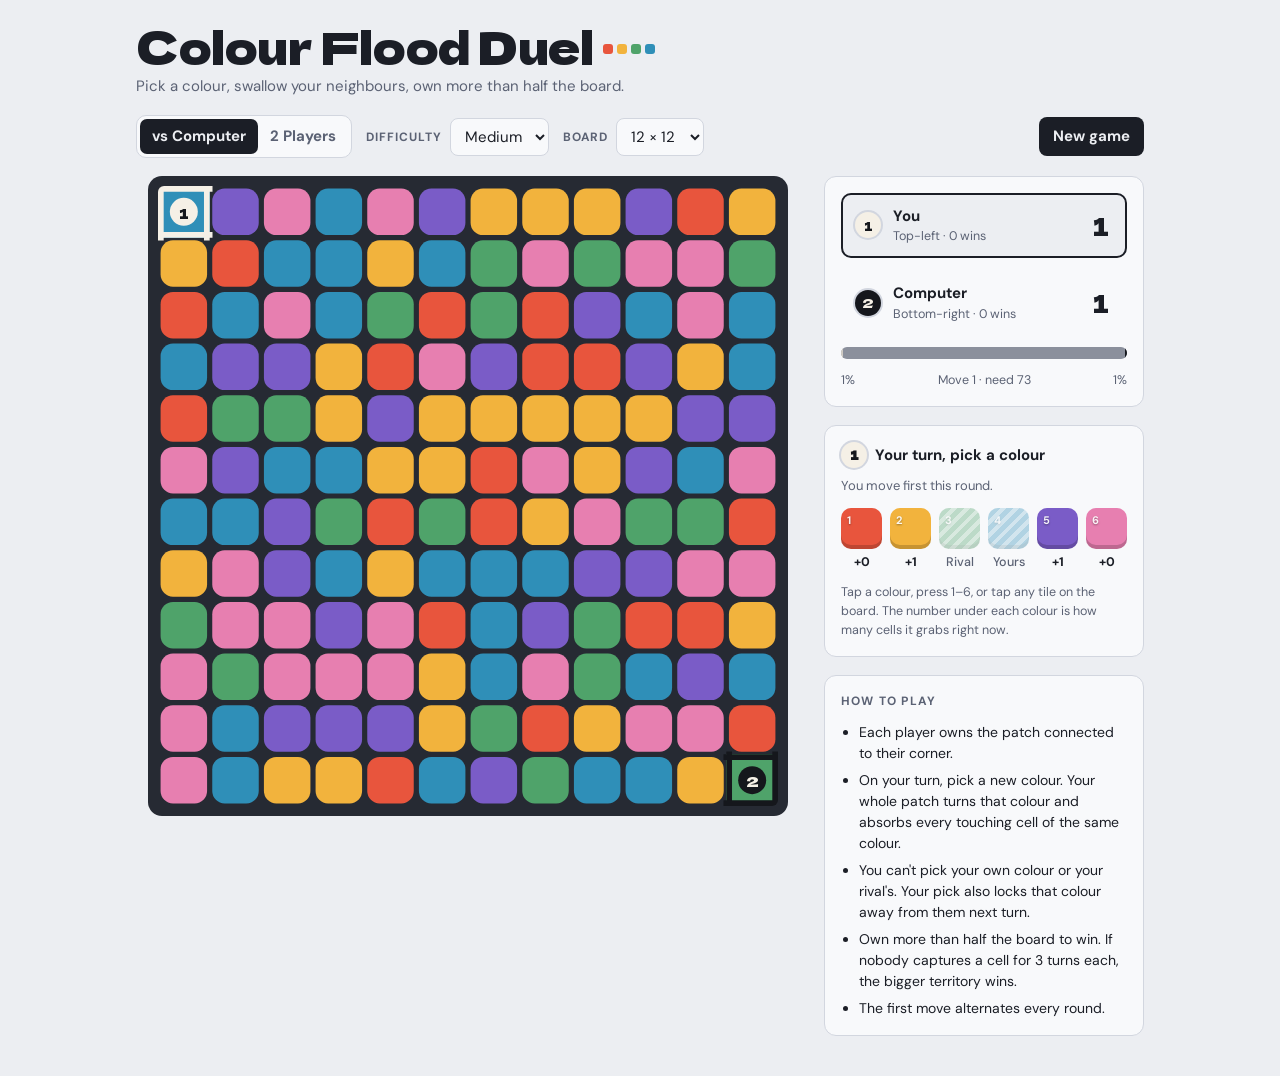
==== index.html @ dfd17bba "Add Colour Flood Duel game Two-player colour flood strategy game with local pass-and-play and a comp" ====
<!DOCTYPE html>
<html lang="en">
<head>
    <meta charset="UTF-8">
    <meta name="viewport" content="width=device-width, initial-scale=1.0">
    <title>Colour Flood Duel</title>
    <meta name="description" content="A two-player colour flood strategy game. Play a friend on one screen or take on the computer at three difficulty levels.">
    <link rel="preconnect" href="https://fonts.googleapis.com">
    <link rel="preconnect" href="https://fonts.gstatic.com" crossorigin>
    <link rel="stylesheet" href="https://fonts.googleapis.com/css2?family=Dela+Gothic+One&family=DM+Sans:opsz,wght@9..40,400;9..40,500;9..40,700&display=swap">
    <link rel="stylesheet" href="style.css">
</head>
<body>
    <div class="app">
        <header class="top">
            <h1>Colour Flood Duel<span class="drip" aria-hidden="true"><i></i><i></i><i></i><i></i></span></h1>
            <p class="sub">Pick a colour, swallow your neighbours, own more than half the board.</p>
        </header>

        <nav class="toolbar" aria-label="Game settings">
            <div class="seg" role="group" aria-label="Game mode">
                <button type="button" id="modeCpu" aria-pressed="true">vs Computer</button>
                <button type="button" id="modePvp" aria-pressed="false">2 Players</button>
            </div>
            <label class="field" id="levelField">
                <span>Difficulty</span>
                <select id="level">
                    <option value="easy">Easy</option>
                    <option value="medium" selected>Medium</option>
                    <option value="hard">Hard</option>
                </select>
            </label>
            <label class="field">
                <span>Board</span>
                <select id="size">
                    <option value="10">10 × 10</option>
                    <option value="12" selected>12 × 12</option>
                    <option value="14">14 × 14</option>
                </select>
            </label>
            <button type="button" class="btn" id="newBtn">New game</button>
        </nav>

        <main class="stage">
            <div class="board-wrap">
                <canvas id="board" aria-label="Game board"></canvas>
                <div class="overlay" id="overlay" hidden>
                    <div class="card">
                        <p class="eyebrow">Game over</p>
                        <h2 id="resTitle">You win</h2>
                        <p class="res-sub" id="resSub"></p>
                        <button type="button" class="btn" id="againBtn">Next round</button>
                    </div>
                </div>
            </div>

            <aside class="side">
                <section class="panel" aria-label="Score">
                    <div class="player" id="pc1">
                        <span class="chip p1">1</span>
                        <div class="pinfo">
                            <div class="pname" id="n1">You</div>
                            <div class="pmeta">Top-left · <span id="w1">0</span> wins</div>
                        </div>
                        <div class="pscore" id="s1">1</div>
                    </div>
                    <div class="player" id="pc2">
                        <span class="chip p2">2</span>
                        <div class="pinfo">
                            <div class="pname" id="n2">Computer</div>
                            <div class="pmeta">Bottom-right · <span id="w2">0</span> wins</div>
                        </div>
                        <div class="pscore" id="s2">1</div>
                    </div>
                    <div class="tug" aria-hidden="true"><span id="t1"></span><span id="t0"></span><span id="t2"></span></div>
                    <div class="tugmeta"><span id="pct1">0%</span><span id="movesTxt">Move 1</span><span id="pct2">0%</span></div>
                </section>

                <section class="panel pick" aria-label="Choose a colour">
                    <p class="status" id="status" aria-live="polite"></p>
                    <p class="note" id="note" hidden></p>
                    <div class="palette" id="palette"></div>
                    <p class="hint">Tap a colour, press 1–6, or tap any tile on the board. The number under each colour is how many cells it grabs right now.</p>
                </section>

                <section class="panel rules">
                    <h3>How to play</h3>
                    <ul>
                        <li>Each player owns the patch connected to their corner.</li>
                        <li>On your turn, pick a new colour. Your whole patch turns that colour and absorbs every touching cell of the same colour.</li>
                        <li>You can't pick your own colour or your rival's. Your pick also locks that colour away from them next turn.</li>
                        <li>Own more than half the board to win. If nobody captures a cell for 3 turns each, the bigger territory wins.</li>
                        <li>The first move alternates every round.</li>
                    </ul>
                </section>
            </aside>
        </main>
    </div>

    <script src="script.js"></script>
</body>
</html>
---- style.css ----
/* Colour Flood Duel
   Layout: board-first stage with a slim control rail on the right; the rail stacks under the board on phones. */

:root {
    --bg: #eceef2;
    --surface: #f8f9fb;
    --fg: #1b1e26;
    --muted: #5b6274;
    --line: #d2d6df;
    --well: #262a33;
    --track: #8b909c;
    --focus: #2f8fb8;
    --p1: #f5f0e6;
    --p2: #15171c;
    --display: "Dela Gothic One", "Arial Black", Impact, sans-serif;
    --body: "DM Sans", system-ui, -apple-system, "Segoe UI", sans-serif;
    color-scheme: light;
}

@media (prefers-color-scheme: dark) {
    :root {
        --bg: #13151a;
        --surface: #1c1f26;
        --fg: #eef0f4;
        --muted: #9aa1b2;
        --line: #2e323c;
        --well: #0b0c0f;
        --track: #5d6270;
        color-scheme: dark;
    }
}

* { box-sizing: border-box; }

html, body { margin: 0; }
[hidden] { display: none !important; }

body {
    background: var(--bg);
    color: var(--fg);
    font-family: var(--body);
    font-size: 15px;
    line-height: 1.5;
}

.app {
    max-width: 1040px;
    margin: 0 auto;
    padding-block: 24px 40px;
    padding-left: max(16px, env(safe-area-inset-left, 0px));
    padding-right: max(16px, env(safe-area-inset-right, 0px));
    display: grid;
    gap: 18px;
}

/* ---------- Header ---------- */
h1 {
    font-family: var(--display);
    font-weight: 400;
    font-size: clamp(1.9rem, 5vw, 2.8rem);
    line-height: 1;
    margin: 0;
    letter-spacing: -0.01em;
    text-wrap: balance;
}
h1 .drip { display: inline-flex; gap: 4px; vertical-align: middle; margin-left: 10px; transform: translateY(-4px); }
h1 .drip i { width: 10px; height: 10px; border-radius: 3px; display: block; }
h1 .drip i:nth-child(1) { background: #e8553d; }
h1 .drip i:nth-child(2) { background: #f2b33d; }
h1 .drip i:nth-child(3) { background: #4fa36a; }
h1 .drip i:nth-child(4) { background: #2f8fb8; }
.sub { margin: 6px 0 0; color: var(--muted); }

/* ---------- Toolbar ---------- */
.toolbar { display: flex; flex-wrap: wrap; align-items: center; gap: 10px 14px; }
select, button { font: inherit; color: inherit; }

.seg {
    display: inline-flex;
    background: var(--surface);
    border: 1px solid var(--line);
    border-radius: 10px;
    padding: 3px;
}
.seg button {
    border: 0;
    background: none;
    padding: 6px 12px;
    border-radius: 7px;
    font-weight: 700;
    cursor: pointer;
    color: var(--muted);
}
.seg button[aria-pressed="true"] { background: var(--fg); color: var(--bg); }

.field { display: inline-flex; align-items: center; gap: 8px; }
.field span { font-size: 12px; text-transform: uppercase; letter-spacing: 0.08em; color: var(--muted); font-weight: 700; }
select {
    background: var(--surface);
    border: 1px solid var(--line);
    border-radius: 8px;
    padding: 7px 10px;
    cursor: pointer;
}

.btn {
    background: var(--fg);
    color: var(--bg);
    border: 0;
    border-radius: 8px;
    padding: 8px 14px;
    font-weight: 700;
    cursor: pointer;
}
.toolbar .btn { margin-left: auto; }
.btn:hover { opacity: 0.88; }
:focus-visible { outline: 3px solid var(--focus); outline-offset: 2px; }

/* ---------- Stage ---------- */
.stage {
    display: grid;
    grid-template-columns: minmax(0, 1fr) 320px;
    gap: 24px;
    align-items: start;
}
@media (max-width: 780px) {
    .stage { grid-template-columns: minmax(0, 1fr); }
    .toolbar .btn { margin-left: 0; }
    .pick { order: -1; }
}

.board-wrap {
    position: relative;
    width: 100%;
    max-width: 640px;
    justify-self: center;
    background: var(--well);
    border-radius: 14px;
    padding: 10px;
}
canvas {
    display: block;
    width: 100%;
    max-width: 100%;
    aspect-ratio: 1;
    border-radius: 6px;
    cursor: pointer;
    touch-action: manipulation;
}
.board-wrap.waiting canvas { cursor: wait; }

.overlay {
    position: absolute;
    inset: 0;
    display: grid;
    place-items: center;
    border-radius: 14px;
    background: rgba(10, 11, 14, 0.55);
    backdrop-filter: blur(2px);
    padding: 16px;
}
.overlay .card {
    background: var(--surface);
    color: var(--fg);
    border-radius: 14px;
    padding: 22px 26px;
    text-align: center;
    max-width: 320px;
    box-shadow: 0 20px 50px rgba(0, 0, 0, 0.35);
}
.eyebrow { margin: 0; font-size: 12px; text-transform: uppercase; letter-spacing: 0.1em; color: var(--muted); font-weight: 700; }
.overlay h2 { font-family: var(--display); font-weight: 400; font-size: 1.8rem; margin: 6px 0 4px; line-height: 1.1; text-wrap: balance; }
.overlay .res-sub { margin: 0 0 16px; color: var(--muted); font-variant-numeric: tabular-nums; }

/* ---------- Side rail ---------- */
.side { display: grid; gap: 18px; min-width: 0; }
.panel {
    background: var(--surface);
    border: 1px solid var(--line);
    border-radius: 12px;
    padding: 16px;
    display: grid;
    gap: 12px;
}

.player {
    display: grid;
    grid-template-columns: auto minmax(0, 1fr) auto;
    align-items: center;
    gap: 12px;
    padding: 10px 12px;
    border-radius: 10px;
    border: 2px solid transparent;
    transition: border-color 0.2s, background 0.2s;
}
.player.active { border-color: var(--fg); background: var(--bg); }
.chip {
    width: 26px;
    height: 26px;
    flex: none;
    border-radius: 50%;
    display: inline-grid;
    place-items: center;
    font-family: var(--display);
    font-size: 13px;
    box-shadow: 0 0 0 2px var(--line);
}
.chip.p1 { background: var(--p1); color: #15171c; }
.chip.p2 { background: var(--p2); color: #f5f0e6; }
.pname { font-weight: 700; }
.pmeta { font-size: 12.5px; color: var(--muted); font-variant-numeric: tabular-nums; }
.pscore { font-family: var(--display); font-size: 1.6rem; font-variant-numeric: tabular-nums; min-width: 2.5ch; text-align: right; }

.tug { display: flex; height: 12px; border-radius: 6px; overflow: hidden; background: var(--track); }
.tug span { display: block; height: 100%; transition: width 0.35s ease; }
#t1 { background: var(--p1); box-shadow: inset 0 0 0 1px rgba(0, 0, 0, 0.15); }
#t2 { background: var(--p2); }
.tugmeta { display: flex; justify-content: space-between; font-size: 12.5px; color: var(--muted); font-variant-numeric: tabular-nums; }

.status { margin: 0; font-weight: 700; display: flex; align-items: center; gap: 8px; min-height: 26px; }
.note { margin: -4px 0 0; font-size: 13px; color: var(--muted); }

.dots { display: inline-flex; gap: 3px; }
.dots i { width: 5px; height: 5px; border-radius: 50%; background: var(--muted); animation: blink 1s infinite; }
.dots i:nth-child(2) { animation-delay: 0.15s; }
.dots i:nth-child(3) { animation-delay: 0.3s; }
@keyframes blink { 0%, 100% { opacity: 0.25; } 50% { opacity: 1; } }

.palette { display: grid; grid-template-columns: repeat(6, minmax(0, 1fr)); gap: 8px; }
@media (max-width: 780px) { .palette { gap: 10px; } }
.sw {
    background: none;
    border: 0;
    padding: 0;
    cursor: pointer;
    display: grid;
    gap: 4px;
    justify-items: center;
    border-radius: 10px;
}
.sw .blob {
    position: relative;
    width: 100%;
    aspect-ratio: 1;
    border-radius: 10px;
    background: var(--c);
    box-shadow: inset 0 -4px 0 rgba(0, 0, 0, 0.18);
    transition: transform 0.12s ease;
}
.sw .key {
    position: absolute;
    top: 4px;
    left: 6px;
    font-size: 11px;
    font-weight: 700;
    color: rgba(255, 255, 255, 0.92);
    text-shadow: 0 1px 2px rgba(0, 0, 0, 0.35);
}
.sw .gain { font-size: 12.5px; font-weight: 700; font-variant-numeric: tabular-nums; }
.sw:not(:disabled):hover .blob, .sw.hot .blob { transform: translateY(-3px); }
.sw:disabled { cursor: not-allowed; }
.sw:disabled .blob {
    opacity: 0.35;
    background-image: repeating-linear-gradient(135deg, rgba(255, 255, 255, 0.45) 0 4px, transparent 4px 9px);
}
.sw.wait:disabled .blob { opacity: 0.6; background-image: none; }
.sw:disabled .gain { color: var(--muted); font-weight: 500; }
.hint { margin: 0; font-size: 12.5px; color: var(--muted); }

.rules h3 { margin: 0; font-size: 12px; text-transform: uppercase; letter-spacing: 0.1em; color: var(--muted); }
.rules ul { margin: 0; padding-left: 18px; display: grid; gap: 6px; font-size: 14px; }

@media (prefers-reduced-motion: reduce) {
    .tug span, .sw .blob, .player { transition: none; }
    .dots i { animation: none; opacity: 0.7; }
}
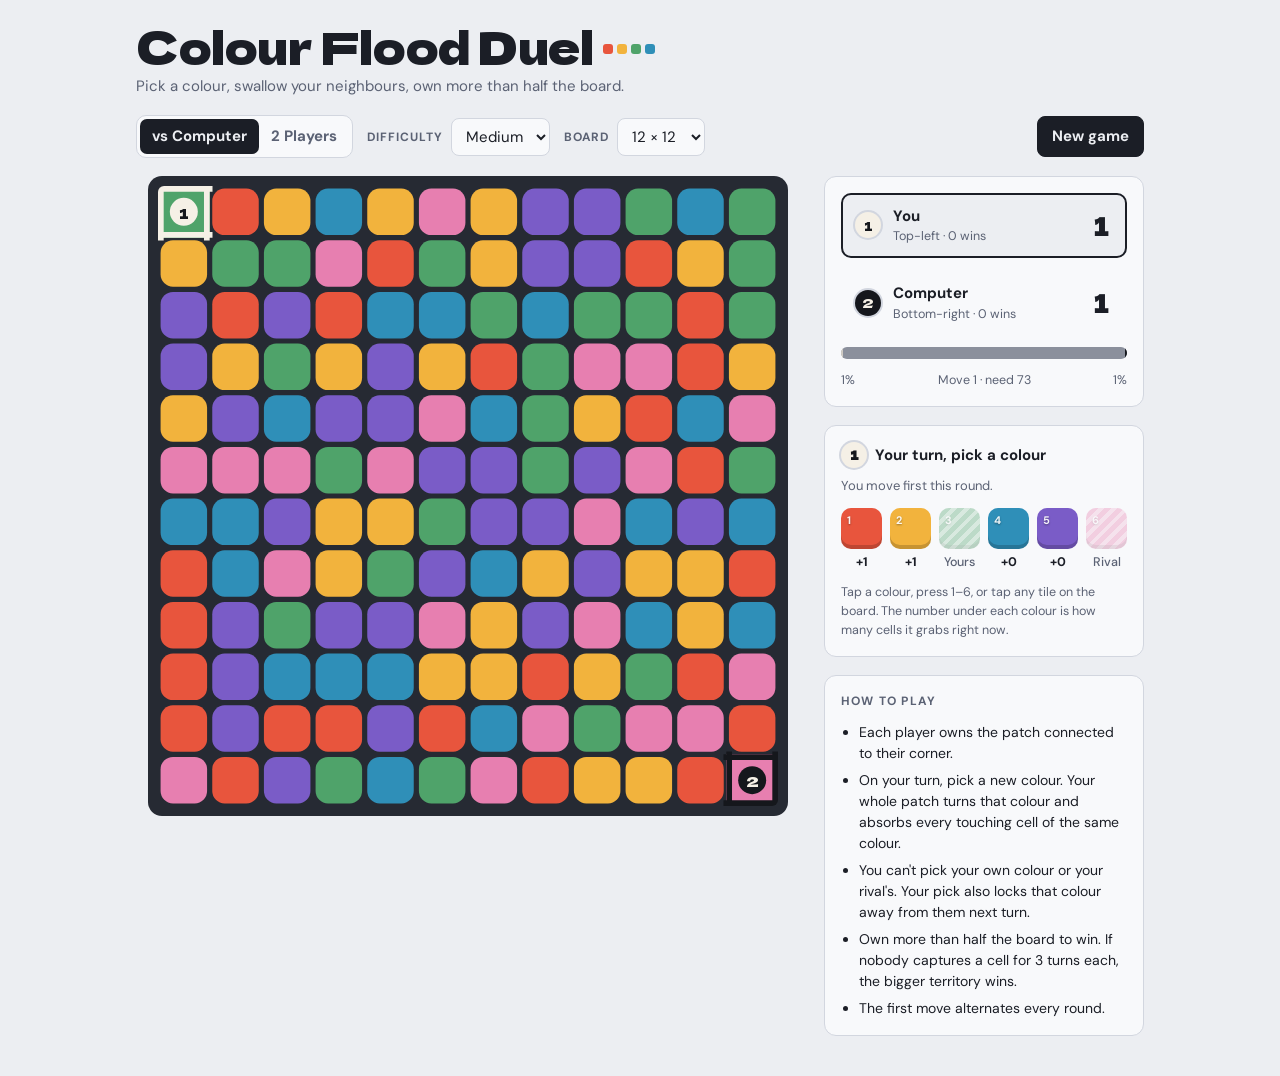
==== commit 9ea91762: "Make the game portal-ready for CrazyGames - Split code into game.js (rules + AI), main.js (UI) and p" ====
--- a/index.html
+++ b/index.html
@@ -5,10 +5,18 @@
     <meta name="viewport" content="width=device-width, initial-scale=1.0">
     <title>Colour Flood Duel</title>
     <meta name="description" content="A two-player colour flood strategy game. Play a friend on one screen or take on the computer at three difficulty levels.">
-    <link rel="preconnect" href="https://fonts.googleapis.com">
-    <link rel="preconnect" href="https://fonts.gstatic.com" crossorigin>
-    <link rel="stylesheet" href="https://fonts.googleapis.com/css2?family=Dela+Gothic+One&family=DM+Sans:opsz,wght@9..40,400;9..40,500;9..40,700&display=swap">
+    <script>
+        // Compact, no-scroll layout when the game runs inside another site's frame (game portals) or with ?embed=1
+        (function () {
+            var embed = false;
+            try { embed = window.self !== window.top; } catch (e) { embed = true; }
+            if (/[?&]embed=1/.test(location.search)) embed = true;
+            if (embed) document.documentElement.classList.add("embed");
+        })();
+    </script>
+    <link rel="preload" href="fonts/dela-gothic-one-latin-400-normal.woff2" as="font" type="font/woff2" crossorigin>
     <link rel="stylesheet" href="style.css">
+    <!-- PLATFORM_SDK -->
 </head>
 <body>
     <div class="app">
@@ -38,65 +46,77 @@
                     <option value="14">14 × 14</option>
                 </select>
             </label>
-            <button type="button" class="btn" id="newBtn">New game</button>
+            <div class="actions">
+                <button type="button" class="btn ghost" id="rulesBtn">How to play</button>
+                <button type="button" class="btn" id="newBtn">New game</button>
+            </div>
         </nav>
 
-        <main class="stage">
-            <div class="board-wrap">
-                <canvas id="board" aria-label="Game board"></canvas>
-                <div class="overlay" id="overlay" hidden>
-                    <div class="card">
-                        <p class="eyebrow">Game over</p>
-                        <h2 id="resTitle">You win</h2>
-                        <p class="res-sub" id="resSub"></p>
-                        <button type="button" class="btn" id="againBtn">Next round</button>
-                    </div>
+        <div class="board-wrap">
+            <canvas id="board" aria-label="Game board"></canvas>
+            <div class="overlay" id="overlay" hidden>
+                <div class="card">
+                    <p class="eyebrow">Game over</p>
+                    <h2 id="resTitle">You win</h2>
+                    <p class="res-sub" id="resSub"></p>
+                    <button type="button" class="btn" id="againBtn">Next round</button>
                 </div>
             </div>
+        </div>
 
-            <aside class="side">
-                <section class="panel" aria-label="Score">
-                    <div class="player" id="pc1">
-                        <span class="chip p1">1</span>
-                        <div class="pinfo">
-                            <div class="pname" id="n1">You</div>
-                            <div class="pmeta">Top-left · <span id="w1">0</span> wins</div>
-                        </div>
-                        <div class="pscore" id="s1">1</div>
+        <aside class="side">
+            <section class="panel score" aria-label="Score">
+                <div class="player" id="pc1">
+                    <span class="chip p1">1</span>
+                    <div class="pinfo">
+                        <div class="pname" id="n1">You</div>
+                        <div class="pmeta">Top-left · <span id="w1">0</span> wins</div>
                     </div>
-                    <div class="player" id="pc2">
-                        <span class="chip p2">2</span>
-                        <div class="pinfo">
-                            <div class="pname" id="n2">Computer</div>
-                            <div class="pmeta">Bottom-right · <span id="w2">0</span> wins</div>
-                        </div>
-                        <div class="pscore" id="s2">1</div>
+                    <div class="pscore" id="s1">1</div>
+                </div>
+                <div class="player" id="pc2">
+                    <span class="chip p2">2</span>
+                    <div class="pinfo">
+                        <div class="pname" id="n2">Computer</div>
+                        <div class="pmeta">Bottom-right · <span id="w2">0</span> wins</div>
                     </div>
-                    <div class="tug" aria-hidden="true"><span id="t1"></span><span id="t0"></span><span id="t2"></span></div>
-                    <div class="tugmeta"><span id="pct1">0%</span><span id="movesTxt">Move 1</span><span id="pct2">0%</span></div>
-                </section>
+                    <div class="pscore" id="s2">1</div>
+                </div>
+                <div class="tug" aria-hidden="true"><span id="t1"></span><span id="t0"></span><span id="t2"></span></div>
+                <div class="tugmeta"><span id="pct1">0%</span><span id="movesTxt">Move 1</span><span id="pct2">0%</span></div>
+            </section>
 
-                <section class="panel pick" aria-label="Choose a colour">
-                    <p class="status" id="status" aria-live="polite"></p>
-                    <p class="note" id="note" hidden></p>
-                    <div class="palette" id="palette"></div>
-                    <p class="hint">Tap a colour, press 1–6, or tap any tile on the board. The number under each colour is how many cells it grabs right now.</p>
-                </section>
+            <section class="panel pick" aria-label="Choose a colour">
+                <p class="status" id="status" aria-live="polite"></p>
+                <p class="note" id="note" hidden></p>
+                <div class="palette" id="palette"></div>
+                <p class="hint">Tap a colour, press 1–6, or tap any tile on the board. The number under each colour is how many cells it grabs right now.</p>
+            </section>
 
-                <section class="panel rules">
-                    <h3>How to play</h3>
-                    <ul>
-                        <li>Each player owns the patch connected to their corner.</li>
-                        <li>On your turn, pick a new colour. Your whole patch turns that colour and absorbs every touching cell of the same colour.</li>
-                        <li>You can't pick your own colour or your rival's. Your pick also locks that colour away from them next turn.</li>
-                        <li>Own more than half the board to win. If nobody captures a cell for 3 turns each, the bigger territory wins.</li>
-                        <li>The first move alternates every round.</li>
-                    </ul>
-                </section>
-            </aside>
-        </main>
+            <section class="panel rules" id="rulesPanel">
+                <h3>How to play</h3>
+                <ul id="rulesList">
+                    <li>Each player owns the patch connected to their corner.</li>
+                    <li>On your turn, pick a new colour. Your whole patch turns that colour and absorbs every touching cell of the same colour.</li>
+                    <li>You can't pick your own colour or your rival's. Your pick also locks that colour away from them next turn.</li>
+                    <li>Own more than half the board to win. If nobody captures a cell for 3 turns each, the bigger territory wins.</li>
+                    <li>The first move alternates every round.</li>
+                </ul>
+            </section>
+        </aside>
     </div>
 
-    <script src="script.js"></script>
+    <div class="modal" id="rulesModal" role="dialog" aria-modal="true" aria-labelledby="rulesTitle" hidden>
+        <div class="card">
+            <h2 id="rulesTitle">How to play</h2>
+            <ul id="rulesModalList"></ul>
+            <p class="controls-line">Click a colour, press keys 1–6, or click any tile to pick its colour.</p>
+            <button type="button" class="btn" id="rulesClose">Got it</button>
+        </div>
+    </div>
+
+    <script src="game.js"></script>
+    <script src="platform.js"></script>
+    <script src="main.js"></script>
 </body>
 </html>
--- a/style.css
+++ b/style.css
@@ -1,5 +1,31 @@
 /* Colour Flood Duel
-   Layout: board-first stage with a slim control rail on the right; the rail stacks under the board on phones. */
+   Layout: board-first, with a slim control rail beside it. On phones the rail stacks under the board.
+   In embed mode (inside a game portal's frame) everything fits the window with no scrolling. */
+
+@font-face {
+    font-family: "Dela Gothic One";
+    src: url("fonts/dela-gothic-one-latin-400-normal.woff2") format("woff2");
+    font-weight: 400;
+    font-display: swap;
+}
+@font-face {
+    font-family: "DM Sans";
+    src: url("fonts/dm-sans-latin-400-normal.woff2") format("woff2");
+    font-weight: 400;
+    font-display: swap;
+}
+@font-face {
+    font-family: "DM Sans";
+    src: url("fonts/dm-sans-latin-500-normal.woff2") format("woff2");
+    font-weight: 500;
+    font-display: swap;
+}
+@font-face {
+    font-family: "DM Sans";
+    src: url("fonts/dm-sans-latin-700-normal.woff2") format("woff2");
+    font-weight: 700;
+    font-display: swap;
+}
 
 :root {
     --bg: #eceef2;
@@ -10,6 +36,7 @@
     --well: #262a33;
     --track: #8b909c;
     --focus: #2f8fb8;
+    --scrim: rgba(10, 11, 14, 0.55);
     --p1: #f5f0e6;
     --p2: #15171c;
     --display: "Dela Gothic One", "Arial Black", Impact, sans-serif;
@@ -31,7 +58,6 @@
 }
 
 * { box-sizing: border-box; }
-
 html, body { margin: 0; }
 [hidden] { display: none !important; }
 
@@ -43,6 +69,7 @@
     line-height: 1.5;
 }
 
+/* ---------- Page grid ---------- */
 .app {
     max-width: 1040px;
     margin: 0 auto;
@@ -50,7 +77,25 @@
     padding-left: max(16px, env(safe-area-inset-left, 0px));
     padding-right: max(16px, env(safe-area-inset-right, 0px));
     display: grid;
-    gap: 18px;
+    grid-template-columns: minmax(0, 1fr) 320px;
+    grid-template-areas:
+        "head  head"
+        "tools tools"
+        "board side";
+    column-gap: 24px;
+    row-gap: 18px;
+    align-items: start;
+}
+.top { grid-area: head; }
+.toolbar { grid-area: tools; }
+.board-wrap { grid-area: board; }
+.side { grid-area: side; }
+
+@media (max-width: 780px) {
+    .app {
+        grid-template-columns: minmax(0, 1fr);
+        grid-template-areas: "head" "tools" "board" "side";
+    }
 }
 
 /* ---------- Header ---------- */
@@ -103,32 +148,26 @@
     cursor: pointer;
 }
 
+.actions { display: flex; gap: 8px; margin-left: auto; }
 .btn {
     background: var(--fg);
     color: var(--bg);
-    border: 0;
+    border: 1px solid var(--fg);
     border-radius: 8px;
     padding: 8px 14px;
     font-weight: 700;
     cursor: pointer;
 }
-.toolbar .btn { margin-left: auto; }
+.btn.ghost { background: var(--surface); color: var(--fg); border-color: var(--line); }
 .btn:hover { opacity: 0.88; }
 :focus-visible { outline: 3px solid var(--focus); outline-offset: 2px; }
-
-/* ---------- Stage ---------- */
-.stage {
-    display: grid;
-    grid-template-columns: minmax(0, 1fr) 320px;
-    gap: 24px;
-    align-items: start;
-}
+#rulesBtn { display: none; }
+
 @media (max-width: 780px) {
-    .stage { grid-template-columns: minmax(0, 1fr); }
-    .toolbar .btn { margin-left: 0; }
-    .pick { order: -1; }
-}
-
+    .actions { margin-left: 0; }
+}
+
+/* ---------- Board ---------- */
 .board-wrap {
     position: relative;
     width: 100%;
@@ -149,28 +188,34 @@
 }
 .board-wrap.waiting canvas { cursor: wait; }
 
-.overlay {
-    position: absolute;
-    inset: 0;
+.overlay, .modal {
     display: grid;
     place-items: center;
-    border-radius: 14px;
-    background: rgba(10, 11, 14, 0.55);
+    background: var(--scrim);
     backdrop-filter: blur(2px);
     padding: 16px;
 }
-.overlay .card {
+.overlay { position: absolute; inset: 0; border-radius: 14px; }
+.modal { position: fixed; inset: 0; z-index: 20; }
+
+.card {
     background: var(--surface);
     color: var(--fg);
     border-radius: 14px;
     padding: 22px 26px;
-    text-align: center;
-    max-width: 320px;
+    max-width: 340px;
     box-shadow: 0 20px 50px rgba(0, 0, 0, 0.35);
 }
+.overlay .card { text-align: center; }
 .eyebrow { margin: 0; font-size: 12px; text-transform: uppercase; letter-spacing: 0.1em; color: var(--muted); font-weight: 700; }
-.overlay h2 { font-family: var(--display); font-weight: 400; font-size: 1.8rem; margin: 6px 0 4px; line-height: 1.1; text-wrap: balance; }
+.card h2 { font-family: var(--display); font-weight: 400; font-size: 1.8rem; margin: 6px 0 4px; line-height: 1.1; text-wrap: balance; }
 .overlay .res-sub { margin: 0 0 16px; color: var(--muted); font-variant-numeric: tabular-nums; }
+
+.modal .card { max-width: 440px; max-height: calc(100% - 16px); overflow: auto; display: grid; gap: 12px; }
+.modal h2 { font-size: 1.4rem; margin: 0; }
+.modal ul { margin: 0; padding-left: 18px; display: grid; gap: 6px; font-size: 14px; }
+.modal .controls-line { margin: 0; font-size: 13px; color: var(--muted); }
+.modal .btn { justify-self: start; }
 
 /* ---------- Side rail ---------- */
 .side { display: grid; gap: 18px; min-width: 0; }
@@ -227,7 +272,6 @@
 @keyframes blink { 0%, 100% { opacity: 0.25; } 50% { opacity: 1; } }
 
 .palette { display: grid; grid-template-columns: repeat(6, minmax(0, 1fr)); gap: 8px; }
-@media (max-width: 780px) { .palette { gap: 10px; } }
 .sw {
     background: none;
     border: 0;
@@ -270,6 +314,86 @@
 .rules h3 { margin: 0; font-size: 12px; text-transform: uppercase; letter-spacing: 0.1em; color: var(--muted); }
 .rules ul { margin: 0; padding-left: 18px; display: grid; gap: 6px; font-size: 14px; }
 
+@media (max-width: 780px) {
+    .palette { gap: 10px; }
+    .pick { order: -1; }
+}
+
+/* =========================================================
+   Embed mode: fit the whole game in the frame, no scrolling.
+   Tuned for 16:9 frames from 800×450 up to 1920×1080.
+   ========================================================= */
+html.embed, html.embed body { height: 100%; overflow: hidden; }
+html.embed body { -webkit-user-select: none; user-select: none; -webkit-touch-callout: none; }
+
+html.embed .app {
+    --pad: clamp(8px, 2.4vh, 24px);
+    --gap: clamp(12px, 2.8vh, 32px);
+    --rail: clamp(250px, 32vw, 440px);
+    height: 100%;
+    max-width: none;
+    margin: 0;
+    padding: var(--pad);
+    grid-template-columns: auto var(--rail);
+    grid-template-rows: auto auto minmax(0, 1fr);
+    grid-template-areas:
+        "board head"
+        "board tools"
+        "board side";
+    column-gap: var(--gap);
+    row-gap: clamp(6px, 1.5vh, 14px);
+    justify-content: center;
+    align-content: center;
+    align-items: start;
+}
+html.embed .board-wrap {
+    width: min(calc(100vh - 2 * var(--pad)), calc(100vw - var(--rail) - var(--gap) - 2 * var(--pad)));
+    max-width: none;
+    align-self: center;
+    padding: clamp(6px, 1.2vh, 12px);
+}
+html.embed h1 { font-size: clamp(1.15rem, 4.6vh, 2.3rem); }
+html.embed h1 .drip { display: none; }
+html.embed .sub, html.embed .hint, html.embed .rules { display: none; }
+html.embed #rulesBtn { display: inline-block; }
+
+html.embed .toolbar { gap: clamp(6px, 1.2vh, 10px) 8px; font-size: clamp(12px, 2.6vh, 15px); }
+html.embed .seg button { padding: clamp(3px, 0.8vh, 6px) 10px; }
+html.embed select { padding: clamp(3px, 0.8vh, 7px) 8px; }
+html.embed .btn { padding: clamp(4px, 1vh, 8px) 12px; }
+html.embed .field span { font-size: 11px; }
+html.embed .actions { margin-left: 0; }
+
+html.embed .side { gap: clamp(6px, 1.5vh, 14px); align-self: stretch; align-content: start; overflow: auto; min-height: 0; }
+html.embed .panel { padding: clamp(8px, 1.8vh, 16px); gap: clamp(6px, 1.3vh, 12px); }
+html.embed .player { padding: clamp(4px, 0.9vh, 10px) 10px; gap: 10px; }
+html.embed .pname { font-size: clamp(13px, 2.8vh, 15px); line-height: 1.25; }
+html.embed .pmeta { font-size: 12px; line-height: 1.3; }
+html.embed .pscore { font-size: clamp(1.1rem, 4.4vh, 1.6rem); }
+html.embed .status { font-size: clamp(13px, 2.8vh, 15px); min-height: 0; }
+html.embed .note { font-size: 12px; line-height: 1.35; }
+html.embed .tug { height: clamp(8px, 1.6vh, 12px); }
+html.embed .tugmeta { font-size: 12px; line-height: 1.3; }
+html.embed .palette { gap: clamp(5px, 1.2vh, 8px); }
+html.embed .sw .gain { font-size: 12px; line-height: 1.2; }
+html.embed .pick { order: 0; }
+
+/* Portrait frames: board on top, rail below, scrolling allowed */
+@media (max-aspect-ratio: 1/1) {
+    html.embed, html.embed body { overflow: auto; height: auto; }
+    html.embed .app {
+        height: auto;
+        grid-template-columns: minmax(0, 1fr);
+        grid-template-rows: none;
+        grid-template-areas: "head" "tools" "board" "side";
+        --rail: 0px;
+    }
+    html.embed .board-wrap { width: min(100%, 70vh); justify-self: center; }
+    html.embed .side { overflow: visible; }
+    html.embed .palette { grid-template-columns: repeat(6, minmax(0, 84px)); justify-content: space-between; }
+    html.embed .pick { order: -1; }
+}
+
 @media (prefers-reduced-motion: reduce) {
     .tug span, .sw .blob, .player { transition: none; }
     .dots i { animation: none; opacity: 0.7; }
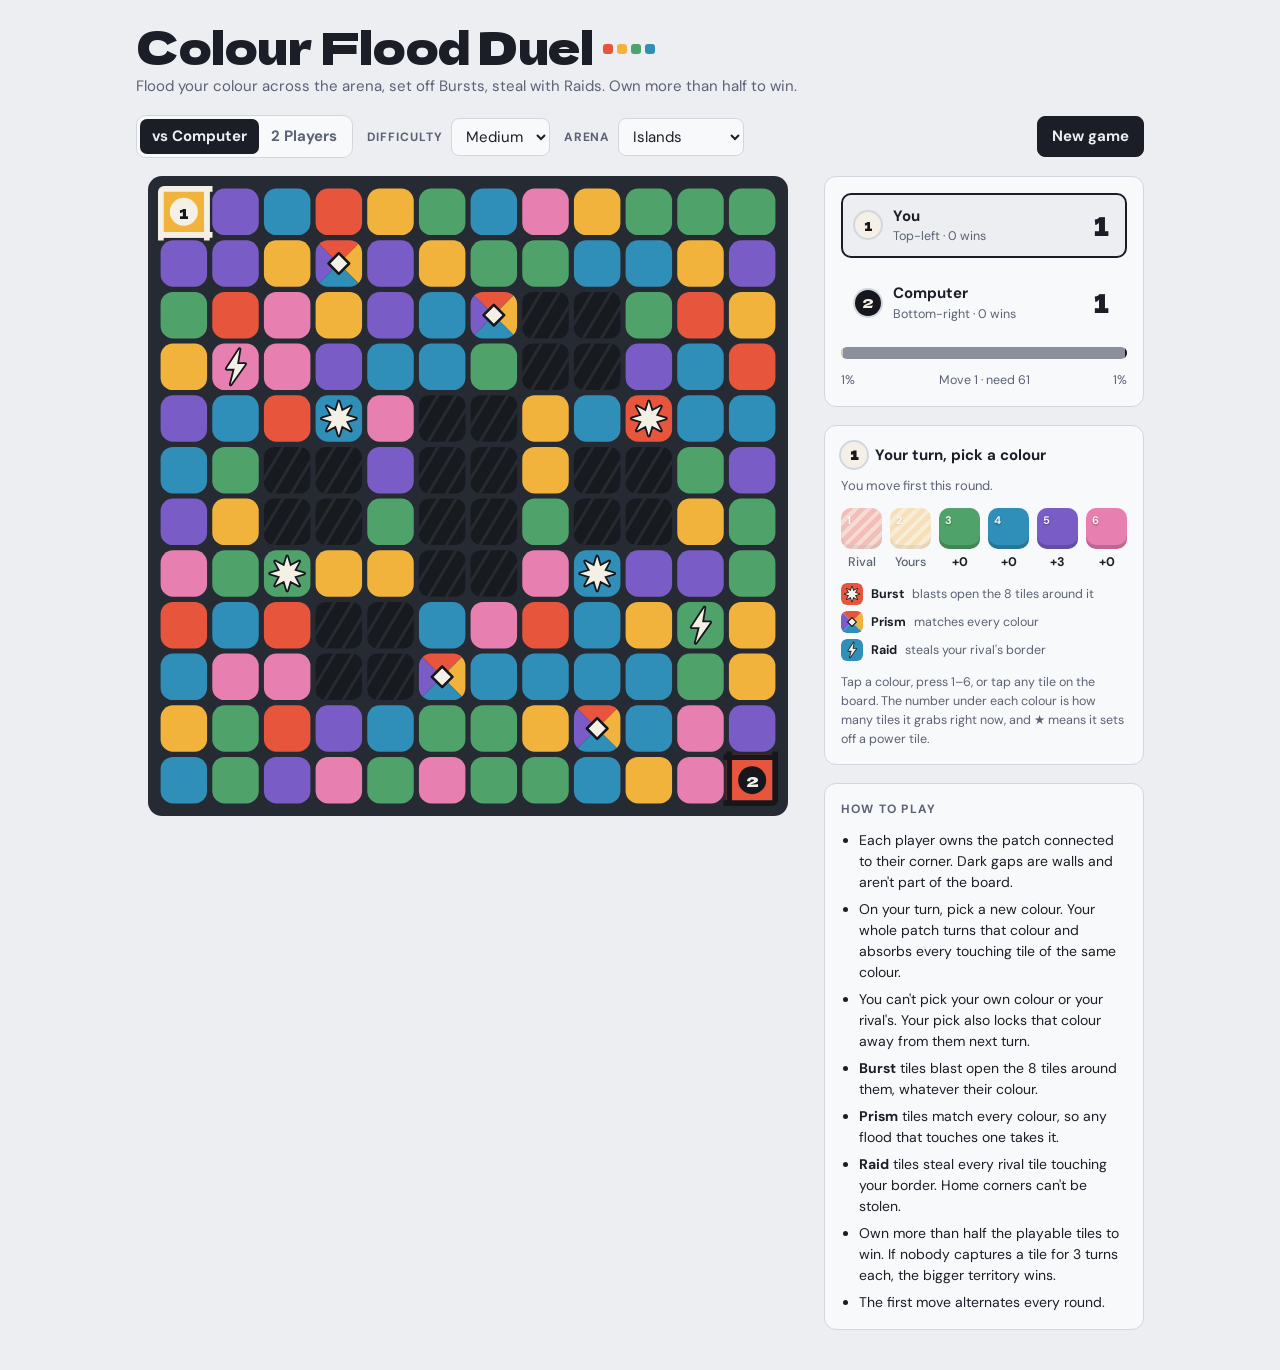
==== commit 0d637dc1: "Add arenas and power tiles - Five arenas: Islands, Canyon, Fortress, Open 12x12, Quick 10x10.   Wall" ====
--- a/index.html
+++ b/index.html
@@ -4,7 +4,7 @@
     <meta charset="UTF-8">
     <meta name="viewport" content="width=device-width, initial-scale=1.0">
     <title>Colour Flood Duel</title>
-    <meta name="description" content="A two-player colour flood strategy game. Play a friend on one screen or take on the computer at three difficulty levels.">
+    <meta name="description" content="A two-player territory battle. Flood your colour across walled arenas, set off Bursts, bridge with Prisms and Raid your rival's border. Play a friend or the computer.">
     <script>
         // Compact, no-scroll layout when the game runs inside another site's frame (game portals) or with ?embed=1
         (function () {
@@ -22,7 +22,7 @@
     <div class="app">
         <header class="top">
             <h1>Colour Flood Duel<span class="drip" aria-hidden="true"><i></i><i></i><i></i><i></i></span></h1>
-            <p class="sub">Pick a colour, swallow your neighbours, own more than half the board.</p>
+            <p class="sub">Flood your colour across the arena, set off Bursts, steal with Raids. Own more than half to win.</p>
         </header>
 
         <nav class="toolbar" aria-label="Game settings">
@@ -39,11 +39,13 @@
                 </select>
             </label>
             <label class="field">
-                <span>Board</span>
-                <select id="size">
-                    <option value="10">10 × 10</option>
-                    <option value="12" selected>12 × 12</option>
-                    <option value="14">14 × 14</option>
+                <span>Arena</span>
+                <select id="arena">
+                    <option value="islands" selected>Islands</option>
+                    <option value="canyon">Canyon</option>
+                    <option value="fortress">Fortress</option>
+                    <option value="open12">Open 12×12</option>
+                    <option value="open10">Quick 10×10</option>
                 </select>
             </label>
             <div class="actions">
@@ -90,16 +92,24 @@
                 <p class="status" id="status" aria-live="polite"></p>
                 <p class="note" id="note" hidden></p>
                 <div class="palette" id="palette"></div>
-                <p class="hint">Tap a colour, press 1–6, or tap any tile on the board. The number under each colour is how many cells it grabs right now.</p>
+                <div class="legend" aria-label="Power tiles">
+                    <span class="lg"><canvas class="ico" data-kind="burst" aria-hidden="true"></canvas><b>Burst</b><span class="lg-d">blasts open the 8 tiles around it</span></span>
+                    <span class="lg"><canvas class="ico" data-kind="prism" aria-hidden="true"></canvas><b>Prism</b><span class="lg-d">matches every colour</span></span>
+                    <span class="lg"><canvas class="ico" data-kind="raid" aria-hidden="true"></canvas><b>Raid</b><span class="lg-d">steals your rival's border</span></span>
+                </div>
+                <p class="hint">Tap a colour, press 1–6, or tap any tile on the board. The number under each colour is how many tiles it grabs right now, and ★ means it sets off a power tile.</p>
             </section>
 
             <section class="panel rules" id="rulesPanel">
                 <h3>How to play</h3>
                 <ul id="rulesList">
-                    <li>Each player owns the patch connected to their corner.</li>
-                    <li>On your turn, pick a new colour. Your whole patch turns that colour and absorbs every touching cell of the same colour.</li>
+                    <li>Each player owns the patch connected to their corner. Dark gaps are walls and aren't part of the board.</li>
+                    <li>On your turn, pick a new colour. Your whole patch turns that colour and absorbs every touching tile of the same colour.</li>
                     <li>You can't pick your own colour or your rival's. Your pick also locks that colour away from them next turn.</li>
-                    <li>Own more than half the board to win. If nobody captures a cell for 3 turns each, the bigger territory wins.</li>
+                    <li><b>Burst</b> tiles blast open the 8 tiles around them, whatever their colour.</li>
+                    <li><b>Prism</b> tiles match every colour, so any flood that touches one takes it.</li>
+                    <li><b>Raid</b> tiles steal every rival tile touching your border. Home corners can't be stolen.</li>
+                    <li>Own more than half the playable tiles to win. If nobody captures a tile for 3 turns each, the bigger territory wins.</li>
                     <li>The first move alternates every round.</li>
                 </ul>
             </section>
@@ -116,6 +126,7 @@
     </div>
 
     <script src="game.js"></script>
+    <script src="art.js"></script>
     <script src="platform.js"></script>
     <script src="main.js"></script>
 </body>
--- a/style.css
+++ b/style.css
@@ -310,6 +310,11 @@
 .sw.wait:disabled .blob { opacity: 0.6; background-image: none; }
 .sw:disabled .gain { color: var(--muted); font-weight: 500; }
 .hint { margin: 0; font-size: 12.5px; color: var(--muted); }
+
+.legend { display: grid; gap: 6px; font-size: 12.5px; color: var(--muted); }
+.lg { display: flex; align-items: center; gap: 8px; min-width: 0; }
+.lg b { color: var(--fg); font-weight: 700; }
+.ico { width: 22px; height: 22px; flex: none; display: block; }
 
 .rules h3 { margin: 0; font-size: 12px; text-transform: uppercase; letter-spacing: 0.1em; color: var(--muted); }
 .rules ul { margin: 0; padding-left: 18px; display: grid; gap: 6px; font-size: 14px; }
@@ -361,7 +366,7 @@
 html.embed .seg button { padding: clamp(3px, 0.8vh, 6px) 10px; }
 html.embed select { padding: clamp(3px, 0.8vh, 7px) 8px; }
 html.embed .btn { padding: clamp(4px, 1vh, 8px) 12px; }
-html.embed .field span { font-size: 11px; }
+html.embed .field span { position: absolute; width: 1px; height: 1px; overflow: hidden; clip: rect(0 0 0 0); white-space: nowrap; }
 html.embed .actions { margin-left: 0; }
 
 html.embed .side { gap: clamp(6px, 1.5vh, 14px); align-self: stretch; align-content: start; overflow: auto; min-height: 0; }
@@ -377,6 +382,9 @@
 html.embed .palette { gap: clamp(5px, 1.2vh, 8px); }
 html.embed .sw .gain { font-size: 12px; line-height: 1.2; }
 html.embed .pick { order: 0; }
+html.embed .legend { display: flex; flex-wrap: wrap; gap: 4px 12px; font-size: 12px; }
+html.embed .lg-d { display: none; }
+html.embed .ico { width: clamp(14px, 3vh, 20px); height: clamp(14px, 3vh, 20px); }
 
 /* Portrait frames: board on top, rail below, scrolling allowed */
 @media (max-aspect-ratio: 1/1) {
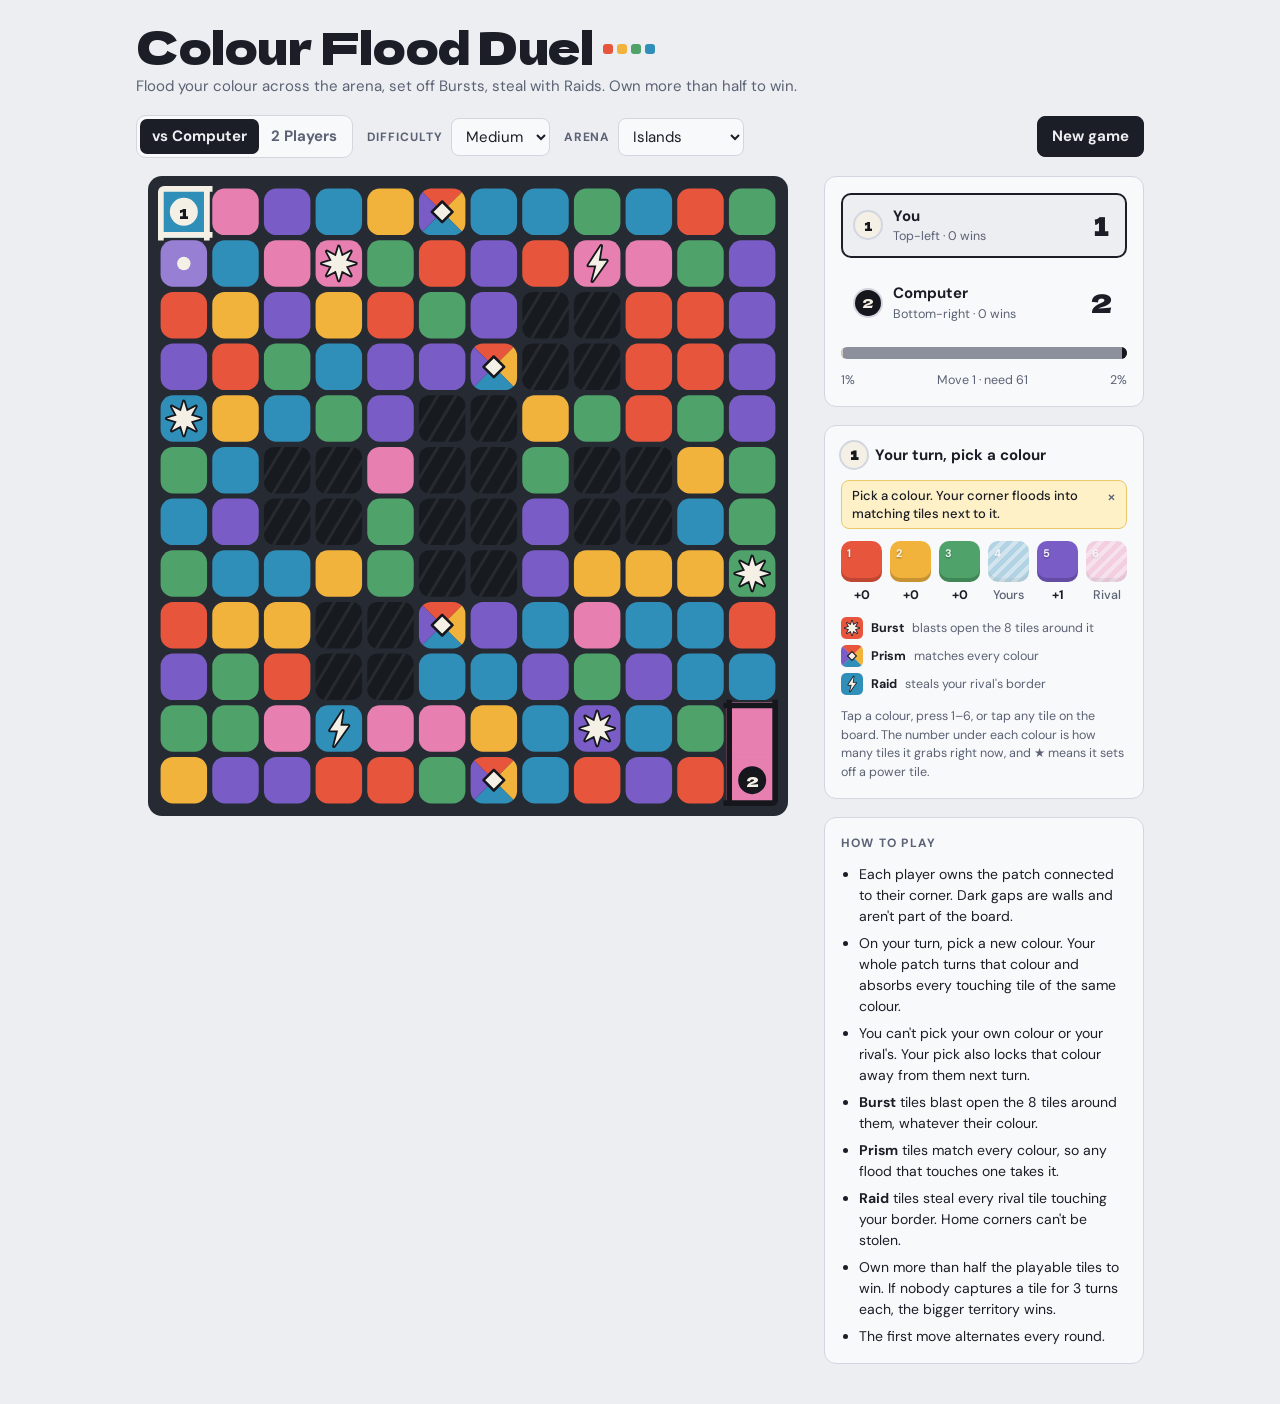
==== commit 310b7a42: "Draw legend icons as images so the board is the only canvas The CrazyGames SDK warned that it couldn" ====
--- a/index.html
+++ b/index.html
@@ -93,9 +93,9 @@
                 <p class="note" id="note" hidden></p>
                 <div class="palette" id="palette"></div>
                 <div class="legend" aria-label="Power tiles">
-                    <span class="lg"><canvas class="ico" data-kind="burst" aria-hidden="true"></canvas><b>Burst</b><span class="lg-d">blasts open the 8 tiles around it</span></span>
-                    <span class="lg"><canvas class="ico" data-kind="prism" aria-hidden="true"></canvas><b>Prism</b><span class="lg-d">matches every colour</span></span>
-                    <span class="lg"><canvas class="ico" data-kind="raid" aria-hidden="true"></canvas><b>Raid</b><span class="lg-d">steals your rival's border</span></span>
+                    <span class="lg"><img class="ico" data-kind="burst" alt=""><b>Burst</b><span class="lg-d">blasts open the 8 tiles around it</span></span>
+                    <span class="lg"><img class="ico" data-kind="prism" alt=""><b>Prism</b><span class="lg-d">matches every colour</span></span>
+                    <span class="lg"><img class="ico" data-kind="raid" alt=""><b>Raid</b><span class="lg-d">steals your rival's border</span></span>
                 </div>
                 <p class="hint">Tap a colour, press 1–6, or tap any tile on the board. The number under each colour is how many tiles it grabs right now, and ★ means it sets off a power tile.</p>
             </section>
--- a/style.css
+++ b/style.css
@@ -37,6 +37,8 @@
     --track: #8b909c;
     --focus: #2f8fb8;
     --scrim: rgba(10, 11, 14, 0.55);
+    --tip-bg: #fff1c7;
+    --tip-line: #e9c96a;
     --p1: #f5f0e6;
     --p2: #15171c;
     --display: "Dela Gothic One", "Arial Black", Impact, sans-serif;
@@ -53,6 +55,8 @@
         --line: #2e323c;
         --well: #0b0c0f;
         --track: #5d6270;
+        --tip-bg: #33301f;
+        --tip-line: #6b5d2a;
         color-scheme: dark;
     }
 }
@@ -264,6 +268,35 @@
 
 .status { margin: 0; font-weight: 700; display: flex; align-items: center; gap: 8px; min-height: 26px; }
 .note { margin: -4px 0 0; font-size: 13px; color: var(--muted); }
+.note.tip {
+    margin: 0;
+    display: flex;
+    align-items: flex-start;
+    gap: 8px;
+    padding: 6px 6px 6px 10px;
+    background: var(--tip-bg);
+    border: 1px solid var(--tip-line);
+    border-radius: 8px;
+    color: var(--fg);
+    font-weight: 500;
+    line-height: 1.35;
+}
+.note.tip span { flex: 1; min-width: 0; }
+.tip-x {
+    flex: none;
+    border: 0;
+    background: none;
+    color: var(--muted);
+    font-size: 16px;
+    line-height: 1;
+    padding: 2px 4px;
+    cursor: pointer;
+}
+.sw.pulse .blob { animation: pulse 1.1s ease-in-out infinite; }
+@keyframes pulse {
+    0%, 100% { box-shadow: inset 0 -4px 0 rgba(0, 0, 0, 0.18), 0 0 0 0 var(--fg); transform: translateY(0); }
+    50% { box-shadow: inset 0 -4px 0 rgba(0, 0, 0, 0.18), 0 0 0 3px var(--fg); transform: translateY(-3px); }
+}
 
 .dots { display: inline-flex; gap: 3px; }
 .dots i { width: 5px; height: 5px; border-radius: 50%; background: var(--muted); animation: blink 1s infinite; }
@@ -381,7 +414,25 @@
 html.embed .tugmeta { font-size: 12px; line-height: 1.3; }
 html.embed .palette { gap: clamp(5px, 1.2vh, 8px); }
 html.embed .sw .gain { font-size: 12px; line-height: 1.2; }
-html.embed .pick { order: 0; }
+html.embed .pick { order: -1; }
+/* short frames (phones in landscape, small desktop frames): tighten the score panel */
+@media (max-height: 560px) {
+    html.embed .pmeta, html.embed .tugmeta { display: none; }
+    /* the two scores sit side by side on one line */
+    html.embed .score { grid-template-columns: minmax(0, 1fr) minmax(0, 1fr); gap: 6px; padding: 6px; }
+    html.embed .score .tug { grid-column: 1 / -1; height: 8px; }
+    html.embed .player { padding: 2px 5px; gap: 4px; }
+    html.embed .player .chip { width: 18px; height: 18px; font-size: 10px; }
+    html.embed .pname { font-size: 12px; letter-spacing: -0.01em; white-space: nowrap; overflow: hidden; text-overflow: ellipsis; }
+    html.embed .pscore { font-size: 1.05rem; min-width: 0; }
+    html.embed .note { font-size: 11.5px; }
+    html.embed .note.tip { padding: 4px 4px 4px 8px; }
+}
+/* very short frames (browser zoom, small laptops): the portal already shows the title */
+@media (max-height: 420px) {
+    html.embed .top { display: none; }
+    html.embed .legend, html.embed .score .tug { display: none; }
+}
 html.embed .legend { display: flex; flex-wrap: wrap; gap: 4px 12px; font-size: 12px; }
 html.embed .lg-d { display: none; }
 html.embed .ico { width: clamp(14px, 3vh, 20px); height: clamp(14px, 3vh, 20px); }
@@ -405,4 +456,5 @@
 @media (prefers-reduced-motion: reduce) {
     .tug span, .sw .blob, .player { transition: none; }
     .dots i { animation: none; opacity: 0.7; }
-}
+    .sw.pulse .blob { animation: none; box-shadow: inset 0 -4px 0 rgba(0, 0, 0, 0.18), 0 0 0 3px var(--fg); }
+}
